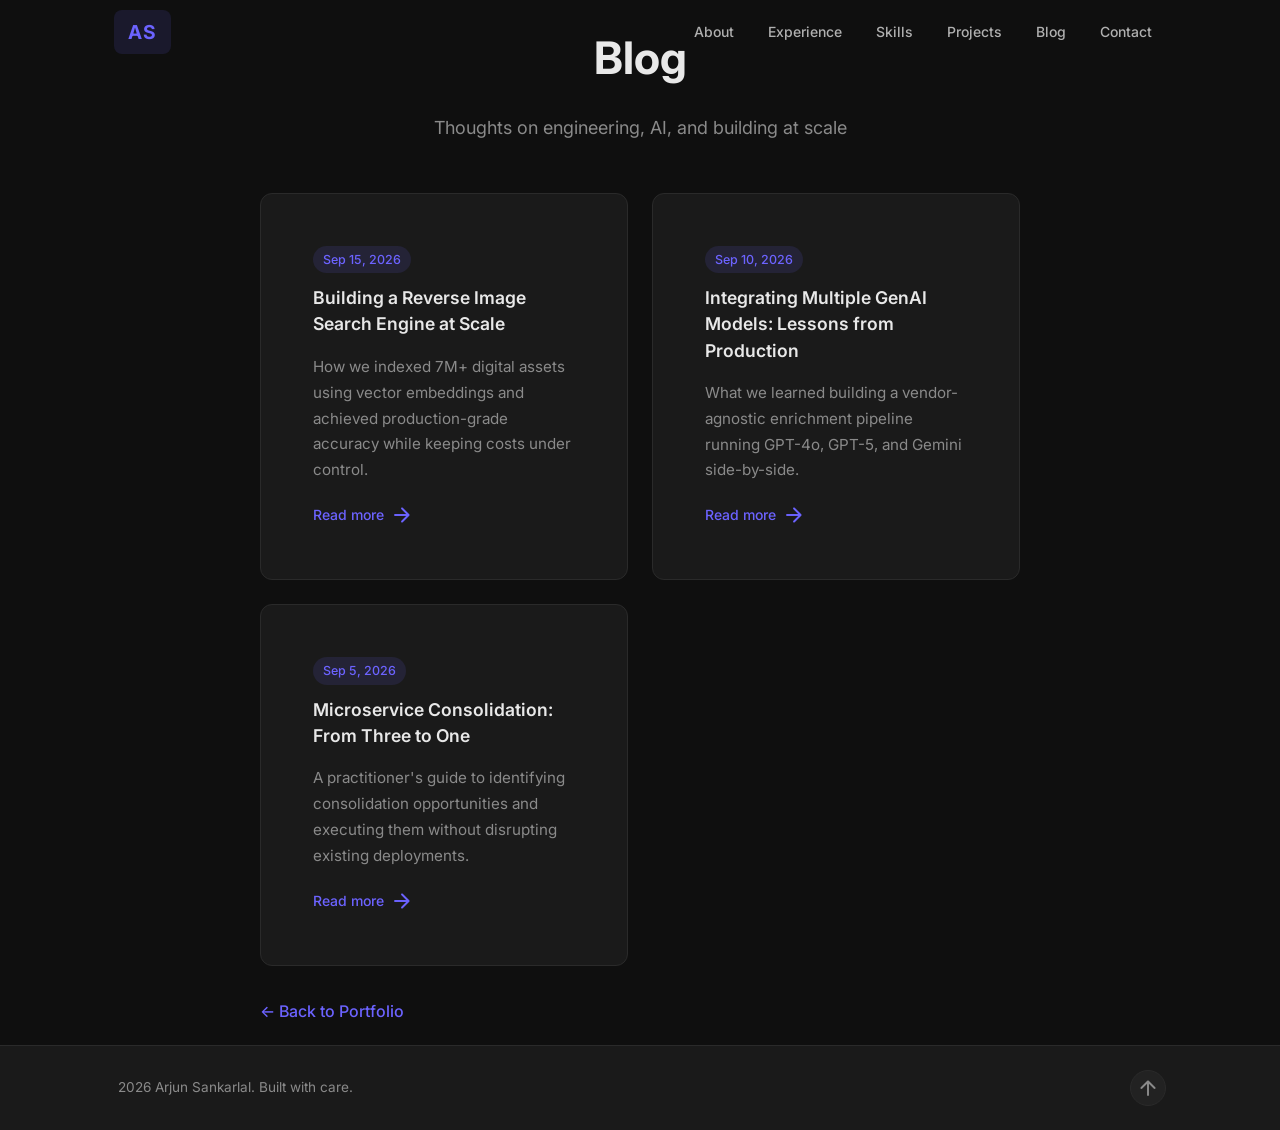
==== blog/index.html @ ef01a9ea "Refactored the site" ====
<!DOCTYPE html>
<html lang="en">
<head>
  <meta charset="UTF-8" />
  <meta name="viewport" content="width=device-width, initial-scale=1.0" />
  <meta name="description" content="Arjun Sankarlal's Blog - Thoughts on engineering, AI, and building at scale" />
  <title>Blog | Arjun Sankarlal</title>
  <link rel="preconnect" href="https://fonts.googleapis.com" />
  <link rel="preconnect" href="https://fonts.gstatic.com" crossorigin />
  <link href="https://fonts.googleapis.com/css2?family=Inter:wght@300;400;500;600;700&display=swap" rel="stylesheet" />
  <link href="https://fonts.googleapis.com/icon?family=Material+Icons+Round" rel="stylesheet" />
  <link rel="stylesheet" href="../style.css" />
  <style>
    .blog-index {
      max-width: 800px;
      margin: 0 auto;
      padding: 20px;
    }
    .blog-index-header {
      text-align: center;
      margin-bottom: 48px;
    }
    .blog-index-title {
      font-size: clamp(2rem, 5vw, 2.8rem);
      font-weight: 700;
      color: var(--clr-text);
      margin-bottom: 16px;
    }
    .blog-index-subtitle {
      font-size: 1.125rem;
      color: var(--clr-text-muted);
      line-height: 1.8;
      max-width: 600px;
      margin: 0 auto;
    }
    .blog-grid {
      display: grid;
      gap: 24px;
      margin-top: 32px;
    }
    @media (min-width: 768px) {
      .blog-grid {
        grid-template-columns: repeat(auto-fill, minmax(300px, 1fr));
      }
    }
    .blog-card {
      background: var(--clr-surface);
      border: 1px solid var(--clr-border);
      border-radius: var(--radius-m);
      overflow: hidden;
      transition: transform var(--transition), box-shadow var(--transition);
      display: flex;
      flex-direction: column;
    }
    .blog-card:hover {
      transform: translateY(-4px);
      box-shadow: var(--shadow-hover);
    }
    .blog-card-content {
      flex: 1;
      padding: 24px;
      display: flex;
      flex-direction: column;
    }
    .blog-card-meta {
      display: flex;
      align-items: center;
      gap: 10px;
      margin-bottom: 12px;
    }
    .blog-card-date {
      font-size: 0.78rem;
      color: var(--clr-primary);
      background: var(--clr-primary-dim);
      padding: 3px 10px;
      border-radius: 99px;
      font-weight: 500;
    }
    .blog-card-title {
      font-size: 1.1rem;
      font-weight: 600;
      color: var(--clr-text);
      line-height: 1.5;
      margin-bottom: 16px;
      flex-grow: 1;
    }
    .blog-card-excerpt {
      font-size: 0.95rem;
      color: var(--clr-text-muted);
      line-height: 1.7;
      margin-bottom: 20px;
      flex-grow: 1;
    }
    .blog-card-link {
      display: inline-flex;
      align-items: center;
      gap: 6px;
      font-size: 0.875rem;
      font-weight: 500;
      color: var(--clr-primary);
      margin-top: auto;
    }
    .blog-card-link:hover {
      text-decoration: underline;
    }
    .back-to-portfolio {
      display: inline-block;
      margin-top: 32px;
      color: var(--clr-primary);
      font-weight: 500;
      text-decoration: none;
    }
    .back-to-portfolio:hover {
      text-decoration: underline;
    }
    @media (max-width: 480px) {
      .blog-index {
        padding: 16px;
      }
      .blog-index-title {
        font-size: 1.8rem;
      }
    }
  </style>
</head>
<body>
  <!-- Header and Nav from main site -->
  <header class="site-header" id="site-header">
    <nav class="nav-inner">
      <a href="../index.html#hero" class="nav-logo">AS</a>
      <button class="nav-hamburger" id="nav-hamburger" aria-label="Toggle menu">
        <span class="material-icons-round">menu</span>
      </button>
      <ul class="nav-links" id="nav-links">
        <li><a href="../index.html#about" class="nav-link">About</a></li>
        <li><a href="../index.html#experience" class="nav-link">Experience</a></li>
        <li><a href="../index.html#skills" class="nav-link">Skills</a></li>
        <li><a href="../index.html#projects" class="nav-link">Projects</a></li>
        <li><a href="../index.html#blogs" class="nav-link active">Blog</a></li>
        <li><a href="../index.html#contact" class="nav-link">Contact</a></li>
      </ul>
    </nav>
  </header>

  <main>
    <section class="blog-index">
      <div class="blog-index-header">
        <h1 class="blog-index-title">Blog</h1>
        <p class="blog-index-subtitle">Thoughts on engineering, AI, and building at scale</p>
      </div>

      <div class="blog-grid">
        <!-- Blog Post 1: Reverse Image Search -->
        <article class="blog-card">
          <div class="blog-card-content">
            <div class="blog-card-meta">
              <span class="blog-card-date">Sep 15, 2026</span>
            </div>
            <h3 class="blog-card-title">Building a Reverse Image Search Engine at Scale</h3>
            <p class="blog-card-excerpt">How we indexed 7M+ digital assets using vector embeddings and achieved production-grade accuracy while keeping costs under control.</p>
            <a href="reverse-image-search.html" class="blog-card-link">Read more <span class="material-icons-round">arrow_forward</span></a>
          </div>
        </article>

        <!-- Blog Post 2: GenAI Integration -->
        <article class="blog-card">
          <div class="blog-card-content">
            <div class="blog-card-meta">
              <span class="blog-card-date">Sep 10, 2026</span>
            </div>
            <h3 class="blog-card-title">Integrating Multiple GenAI Models: Lessons from Production</h3>
            <p class="blog-card-excerpt">What we learned building a vendor-agnostic enrichment pipeline running GPT-4o, GPT-5, and Gemini side-by-side.</p>
            <a href="genai-integration.html" class="blog-card-link">Read more <span class="material-icons-round">arrow_forward</span></a>
          </div>
        </article>

        <!-- Blog Post 3: Microservice Consolidation -->
        <article class="blog-card">
          <div class="blog-card-content">
            <div class="blog-card-meta">
              <span class="blog-card-date">Sep 5, 2026</span>
            </div>
            <h3 class="blog-card-title">Microservice Consolidation: From Three to One</h3>
            <p class="blog-card-excerpt">A practitioner's guide to identifying consolidation opportunities and executing them without disrupting existing deployments.</p>
            <a href="microservice-consolidation.html" class="blog-card-link">Read more <span class="material-icons-round">arrow_forward</span></a>
          </div>
        </article>
      </div>

      <a href="../index.html#blogs" class="back-to-portfolio">← Back to Portfolio</a>
    </section>
  </main>

  <!-- Footer from main site -->
  <footer class="site-footer">
    <div class="container footer-inner">
      <p>&nbsp;<span id="footer-year"></span> Arjun Sankarlal. Built with care.</p>
      <a href="../index.html#hero" class="back-to-top" aria-label="Back to top">
        <span class="material-icons-round">arrow_upward</span>
      </a>
    </div>
  </footer>

  <script src="../main.js"></script>
  <script>
    // Footer year
    document.getElementById('footer-year').textContent = new Date().getFullYear();

    // Scrolled header
    const header = document.getElementById('site-header');
    const onScroll = () => {
      header.classList.toggle('scrolled', window.scrollY > 20);
    };
    window.addEventListener('scroll', onScroll, { passive: true });
    onScroll();

    // Mobile nav toggle
    const hamburger = document.getElementById('nav-hamburger');
    const navLinks  = document.getElementById('nav-links');

    hamburger.addEventListener('click', () => {
      const isOpen = navLinks.classList.toggle('open');
      hamburger.setAttribute('aria-expanded', isOpen);
    });

    // Close menu when a nav link is clicked
    navLinks.querySelectorAll('.nav-link').forEach(link => {
      link.addEventListener('click', () => {
        navLinks.classList.remove('open');
        hamburger.setAttribute('aria-expanded', false);
      });
    });

    // Active nav highlight on scroll
    const sections = document.querySelectorAll('section[id]');
    const navAnchors = document.querySelectorAll('.nav-link');

    const activateNav = () => {
      let current = '';
      sections.forEach(sec => {
        if (window.scrollY >= sec.offsetTop - 100) current = sec.id;
      });
      navAnchors.forEach(a => {
        a.classList.toggle('active', a.getAttribute('href') === `#${current}`);
      });
    };
    window.addEventListener('scroll', activateNav, { passive: true });
    activateNav();

    // Intersection Observer: reveal
    const revealEls = document.querySelectorAll('.reveal');

    const revealObserver = new IntersectionObserver((entries) => {
      entries.forEach((entry, idx) => {
        if (entry.isIntersecting) {
          entry.target.classList.add('visible');
          revealObserver.unobserve(entry.target);
        }
      });
    }, { threshold: 0.12 });

    revealEls.forEach(el => revealObserver.observe(el));
  </script>
</body>
</html>
---- style.css ----
/* ─────────────────────────────────────────────
   Design tokens
───────────────────────────────────────────── */
:root {
  --clr-bg:          #0f0f0f;
  --clr-surface:     #1a1a1a;
  --clr-surface2:    #222222;
  --clr-border:      #2a2a2a;
  --clr-text:        #e8e8e8;
  --clr-text-muted:  #8a8a8a;
  --clr-text-sub:    #b0b0b0;
  --clr-primary:     #6c63ff;
  --clr-primary-dim: rgba(108,99,255,.12);
  --clr-accent:      #00d4aa;
  --clr-accent-dim:  rgba(0,212,170,.12);
  --clr-white:       #ffffff;

  --nav-h:    64px;
  --radius-s: 8px;
  --radius-m: 12px;
  --radius-l: 20px;

  --shadow-card: 0 2px 16px rgba(0,0,0,.4);
  --shadow-hover: 0 8px 32px rgba(0,0,0,.5);

  --transition: 0.2s ease;
}

/* ─────────────────────────────────────────────
   Reset & Base
───────────────────────────────────────────── */
*, *::before, *::after { box-sizing: border-box; margin: 0; padding: 0; }

html {
  scroll-behavior: smooth;
  font-size: 16px;
}

body {
  font-family: 'Inter', system-ui, sans-serif;
  background: var(--clr-bg);
  color: var(--clr-text);
  line-height: 1.7;
  -webkit-font-smoothing: antialiased;
}

a { color: inherit; text-decoration: none; }
ul { list-style: none; }
img { display: block; max-width: 100%; }

/* ─────────────────────────────────────────────
   Layout helpers
───────────────────────────────────────────── */
.container {
  max-width: 1100px;
  margin: 0 auto;
  padding: 0 24px;
}

@media (max-width: 768px) {
  .container {
    padding: 0 16px;
  }
}

@media (max-width: 480px) {
  .container {
    padding: 0 12px;
  }
}

.section {
  padding: 80px 0;
}

@media (max-width: 768px) {
  .section {
    padding: 60px 0;
  }
}

@media (max-width: 480px) {
  .section {
    padding: 40px 0;
  }
}
.section-alt {
  background: var(--clr-surface);
}

.section-title {
  font-size: clamp(1.6rem, 3vw, 2.2rem);
  font-weight: 700;
  margin-bottom: 12px;
  position: relative;
  display: inline-block;
}
.section-title::after {
  content: '';
  display: block;
  height: 3px;
  width: 48px;
  background: var(--clr-primary);
  border-radius: 99px;
  margin-top: 10px;
}

.section-sub {
  color: var(--clr-text-muted);
  margin-bottom: 48px;
  margin-top: 8px;
  font-size: 1rem;
}

/* ─────────────────────────────────────────────
   Reveal animation
───────────────────────────────────────────── */
.reveal {
  opacity: 0;
  transform: translateY(28px);
  transition: opacity 0.55s ease, transform 0.55s ease;
}
.reveal.visible {
  opacity: 1;
  transform: translateY(0);
}

/* ─────────────────────────────────────────────
   NAV
───────────────────────────────────────────── */
.site-header {
  position: fixed;
  top: 0; left: 0; right: 0;
  z-index: 100;
  height: var(--nav-h);
  transition: background var(--transition), box-shadow var(--transition);
}
.site-header.scrolled {
  background: rgba(15,15,15,.92);
  backdrop-filter: blur(12px);
  -webkit-backdrop-filter: blur(12px);
  box-shadow: 0 1px 0 var(--clr-border);
}

.nav-inner {
  max-width: 1100px;
  margin: 0 auto;
  padding: 0 24px;
  height: 100%;
  display: flex;
  align-items: center;
  justify-content: space-between;
}

.nav-logo {
  font-size: 1.2rem;
  font-weight: 700;
  letter-spacing: 0.05em;
  color: var(--clr-primary);
  background: var(--clr-primary-dim);
  padding: 6px 14px;
  border-radius: var(--radius-s);
  transition: background var(--transition);
}
.nav-logo:hover { background: rgba(108,99,255,.22); }

.nav-links {
  display: flex;
  gap: 6px;
  align-items: center;
}

.nav-link {
  font-size: 0.875rem;
  font-weight: 500;
  color: var(--clr-text-sub);
  padding: 12px 14px;
  border-radius: var(--radius-s);
  transition: color var(--transition), background var(--transition);
}

@media (max-width: 768px) {
  .nav-link {
    padding: 16px 14px;
  }
}
.nav-link:hover, .nav-link.active {
  color: var(--clr-text);
  background: var(--clr-surface2);
}

.nav-hamburger {
  display: none;
  background: none;
  border: none;
  cursor: pointer;
  color: var(--clr-text);
  padding: 6px;
  border-radius: var(--radius-s);
}

/* ─────────────────────────────────────────────
   HERO
───────────────────────────────────────────── */
.hero {
  min-height: 85svh;
  display: flex;
  flex-direction: column;
  justify-content: center;
  padding: calc(var(--nav-h) + 30px) 24px 50px;
  max-width: 1100px;
  margin: 0 auto;
  position: relative;
}

.hero-layout {
  display: flex;
  align-items: center;
  justify-content: space-between;
  gap: 40px;
}

.hero-content {
  flex: 1;
  min-width: 0;
}

/* ── Photo ── */
.hero-photo-wrap {
  flex-shrink: 0;
  display: flex;
  align-items: center;
  justify-content: center;
}

.hero-photo-ring {
  position: relative;
  width: 260px;
  height: 260px;
  border-radius: 50%;
  padding: 4px;
  background: linear-gradient(135deg, var(--clr-primary) 0%, var(--clr-accent) 100%);
  box-shadow: 0 0 40px rgba(108,99,255,.35), 0 0 80px rgba(0,212,170,.15);
}

@media (max-width: 768px) {
  .hero-photo-ring {
    width: 220px;
    height: 220px;
  }
}

@media (max-width: 480px) {
  .hero-photo-ring {
    width: 180px;
    height: 180px;
  }
}

.hero-photo {
  width: 100%;
  height: 100%;
  border-radius: 50%;
  object-fit: cover;
  object-position: center top;
  display: block;
  border: 4px solid var(--clr-bg);
}

.hero-eyebrow {
  font-size: 1rem;
  color: var(--clr-primary);
  font-weight: 500;
  letter-spacing: 0.06em;
  text-transform: uppercase;
  margin-bottom: 12px;
}

.hero-name {
  font-size: clamp(2.8rem, 7vw, 5.5rem);
  font-weight: 700;
  line-height: 1.08;
  letter-spacing: -0.02em;
  background: linear-gradient(135deg, var(--clr-white) 0%, var(--clr-text-sub) 100%);
  -webkit-background-clip: text;
  -webkit-text-fill-color: transparent;
  background-clip: text;
  margin-bottom: 16px;
}

.hero-title {
  font-size: clamp(1.1rem, 2.5vw, 1.4rem);
  color: var(--clr-primary);
  font-weight: 500;
  margin-bottom: 16px;
}

.hero-sub {
  font-size: clamp(0.95rem, 1.8vw, 1.1rem);
  color: var(--clr-text-muted);
  max-width: 560px;
  margin-bottom: 40px;
}

.hero-cta {
  display: flex;
  gap: 16px;
  flex-wrap: wrap;
  margin-bottom: 40px;
}

.btn {
  display: inline-flex;
  align-items: center;
  gap: 8px;
  padding: 12px 28px;
  border-radius: var(--radius-s);
  font-size: 0.9rem;
  font-weight: 600;
  letter-spacing: 0.02em;
  transition: transform var(--transition), box-shadow var(--transition), background var(--transition);
  cursor: pointer;
}
.btn:hover { transform: translateY(-2px); }

.btn-primary {
  background: var(--clr-primary);
  color: #fff;
  box-shadow: 0 4px 20px rgba(108,99,255,.35);
}
.btn-primary:hover { box-shadow: 0 8px 30px rgba(108,99,255,.5); }

.btn-outline {
  border: 1.5px solid var(--clr-border);
  color: var(--clr-text);
  background: transparent;
}
.btn-outline:hover {
  border-color: var(--clr-primary);
  background: var(--clr-primary-dim);
}

.hero-location {
  display: inline-flex;
  align-items: center;
  gap: 6px;
  font-size: 0.875rem;
  color: var(--clr-text-muted);
}
.hero-location .material-icons-round { font-size: 1rem; }

.hero-scroll-hint {
  position: absolute;
  bottom: 32px;
  left: 50%;
  transform: translateX(-50%);
  color: var(--clr-text-muted);
  animation: bounce 2s infinite;
}
@keyframes bounce {
  0%, 100% { transform: translateX(-50%) translateY(0); }
  50%       { transform: translateX(-50%) translateY(8px); }
}

/* ─────────────────────────────────────────────
   ABOUT
───────────────────────────────────────────── */
.about-grid {
  display: grid;
  grid-template-columns: 1fr 1fr;
  gap: 40px;
  align-items: start;
  margin-top: 30px;
}

.about-text p {
  color: var(--clr-text-sub);
  margin-bottom: 16px;
  font-size: 1rem;
  line-height: 1.8;
}
.about-text strong { color: var(--clr-text); }

.about-stats {
  display: grid;
  grid-template-columns: 1fr 1fr;
  gap: 16px;
}

.stat-card {
  background: var(--clr-surface);
  border: 1px solid var(--clr-border);
  border-radius: var(--radius-m);
  padding: 24px 20px;
  text-align: center;
  transition: border-color var(--transition), transform var(--transition);
}
.section-alt .stat-card { background: var(--clr-bg); }

.stat-card:hover {
  border-color: var(--clr-primary);
  transform: translateY(-3px);
}

.stat-number {
  display: block;
  font-size: 2rem;
  font-weight: 700;
  color: var(--clr-primary);
  line-height: 1.2;
}
.stat-label {
  display: block;
  font-size: 0.78rem;
  color: var(--clr-text-muted);
  margin-top: 4px;
  text-transform: uppercase;
  letter-spacing: 0.06em;
}

/* ─────────────────────────────────────────────
   TIMELINE / EXPERIENCE
───────────────────────────────────────────── */
.timeline {
  position: relative;
  margin-top: 48px;
  padding-left: 28px;
}
.timeline::before {
  content: '';
  position: absolute;
  left: 7px;
  top: 0; bottom: 0;
  width: 2px;
  background: var(--clr-border);
}

.timeline-item {
  position: relative;
  margin-bottom: 30px;
}

.timeline-marker {
  position: absolute;
  left: -28px;
  top: 20px;
  width: 14px;
  height: 14px;
  border-radius: 50%;
  background: var(--clr-primary);
  border: 3px solid var(--clr-surface);
  z-index: 1;
  box-shadow: 0 0 0 3px var(--clr-primary-dim);
}

.timeline-card {
  background: var(--clr-bg);
  border: 1px solid var(--clr-border);
  border-radius: var(--radius-m);
  padding: 28px;
  transition: border-color var(--transition), box-shadow var(--transition);
}
.timeline-card:hover {
  border-color: rgba(108,99,255,.4);
  box-shadow: var(--shadow-hover);
}

.timeline-header {
  display: flex;
  justify-content: space-between;
  align-items: flex-start;
  gap: 16px;
  flex-wrap: wrap;
  margin-bottom: 8px;
}

.timeline-role {
  font-size: 1.1rem;
  font-weight: 600;
  color: var(--clr-text);
}
.timeline-company {
  font-size: 0.9rem;
  color: var(--clr-primary);
  font-weight: 500;
  margin-top: 2px;
}
.timeline-period {
  font-size: 0.8rem;
  color: var(--clr-text-muted);
  background: var(--clr-surface2);
  padding: 4px 12px;
  border-radius: 99px;
  white-space: nowrap;
  flex-shrink: 0;
}
.timeline-location {
  display: flex;
  align-items: center;
  gap: 4px;
  font-size: 0.8rem;
  color: var(--clr-text-muted);
  margin-bottom: 14px;
}
.timeline-location .material-icons-round { font-size: 0.9rem; }

.timeline-tag-label {
  font-size: 0.8rem;
  color: var(--clr-accent);
  background: var(--clr-accent-dim);
  display: inline-block;
  padding: 3px 10px;
  border-radius: 99px;
  margin-bottom: 14px;
  font-weight: 500;
}

.timeline-bullets {
  padding-left: 0;
}
.timeline-bullets li {
  position: relative;
  padding-left: 18px;
  margin-bottom: 8px;
  font-size: 0.9rem;
  color: var(--clr-text-sub);
  line-height: 1.65;
}
.timeline-bullets li::before {
  content: '▸';
  position: absolute;
  left: 0;
  color: var(--clr-primary);
  font-size: 0.75rem;
  top: 3px;
}
.timeline-bullets li strong { color: var(--clr-text); }

/* ─────────────────────────────────────────────
   SKILLS
───────────────────────────────────────────── */
.skills-grid {
  display: grid;
  grid-template-columns: repeat(auto-fill, minmax(280px, 1fr));
  gap: 20px;
  margin-top: 30px;
}

.skill-group {
  background: var(--clr-surface);
  border: 1px solid var(--clr-border);
  border-radius: var(--radius-m);
  padding: 24px;
  transition: border-color var(--transition);
}
.skill-group:hover { border-color: rgba(108,99,255,.35); }

.skill-group-title {
  font-size: 0.85rem;
  font-weight: 600;
  color: var(--clr-text-muted);
  text-transform: uppercase;
  letter-spacing: 0.08em;
  margin-bottom: 16px;
  display: flex;
  align-items: center;
  gap: 8px;
}
.skill-group-title .material-icons-round {
  font-size: 1.1rem;
  color: var(--clr-primary);
}

.skill-chips {
  display: flex;
  flex-wrap: wrap;
  gap: 8px;
}

.chip {
  background: var(--clr-surface2);
  color: var(--clr-text-sub);
  font-size: 0.8rem;
  font-weight: 500;
  padding: 5px 14px;
  border-radius: 99px;
  border: 1px solid var(--clr-border);
  transition: background var(--transition), color var(--transition), border-color var(--transition);
}
.chip:hover {
  background: var(--clr-primary-dim);
  border-color: var(--clr-primary);
  color: var(--clr-text);
}
.chip-accent {
  background: var(--clr-accent-dim);
  border-color: rgba(0,212,170,.25);
  color: var(--clr-accent);
}
.chip-accent:hover {
  background: rgba(0,212,170,.2);
  border-color: var(--clr-accent);
  color: var(--clr-accent);
}

/* ─────────────────────────────────────────────
   PROJECTS
───────────────────────────────────────────── */
.projects-grid {
  display: grid;
  grid-template-columns: repeat(auto-fill, minmax(300px, 1fr));
  gap: 20px;
  margin-top: 8px;
}

.project-card {
  background: var(--clr-bg);
  border: 1px solid var(--clr-border);
  border-radius: var(--radius-m);
  padding: 28px;
  display: flex;
  flex-direction: column;
  gap: 14px;
  transition: border-color var(--transition), transform var(--transition), box-shadow var(--transition);
}
.project-card:hover {
  border-color: rgba(108,99,255,.45);
  transform: translateY(-4px);
  box-shadow: var(--shadow-hover);
}

.project-card-header { display: flex; align-items: center; justify-content: space-between; }

.project-icon {
  font-size: 2rem !important;
  color: var(--clr-primary);
  background: var(--clr-primary-dim);
  border-radius: var(--radius-s);
  padding: 10px;
}

.project-title {
  font-size: 1rem;
  font-weight: 600;
  color: var(--clr-text);
}

.project-desc {
  font-size: 0.875rem;
  color: var(--clr-text-muted);
  line-height: 1.7;
  flex: 1;
}

.project-tags {
  display: flex;
  flex-wrap: wrap;
  gap: 8px;
}

.tag {
  font-size: 0.75rem;
  font-weight: 500;
  color: var(--clr-text-muted);
  background: var(--clr-surface2);
  border: 1px solid var(--clr-border);
  padding: 3px 10px;
  border-radius: 4px;
}

.icon-link {
  color: var(--clr-text-muted);
  transition: color var(--transition);
  display: flex;
}
.icon-link:hover { color: var(--clr-text); }

/* ─────────────────────────────────────────────
   BLOG
───────────────────────────────────────────── */
.blog-grid {
  display: grid;
  grid-template-columns: repeat(auto-fill, minmax(300px, 1fr));
  gap: 20px;
  margin-top: 8px;
}

.blog-card {
  background: var(--clr-surface);
  border: 1px solid var(--clr-border);
  border-radius: var(--radius-m);
  padding: 28px;
  display: flex;
  flex-direction: column;
  gap: 12px;
  transition: border-color var(--transition), transform var(--transition);
}
.blog-card:hover {
  border-color: rgba(108,99,255,.4);
  transform: translateY(-3px);
}

.blog-meta { display: flex; align-items: center; gap: 10px; }
.blog-date {
  font-size: 0.78rem;
  color: var(--clr-primary);
  background: var(--clr-primary-dim);
  padding: 3px 10px;
  border-radius: 99px;
  font-weight: 500;
}
.blog-read { font-size: 0.78rem; color: var(--clr-text-muted); }

.blog-title {
  font-size: 1rem;
  font-weight: 600;
  color: var(--clr-text);
  line-height: 1.5;
}

.blog-excerpt {
  font-size: 0.875rem;
  color: var(--clr-text-muted);
  line-height: 1.7;
  flex: 1;
}

.blog-link {
  display: inline-flex;
  align-items: center;
  gap: 4px;
  font-size: 0.85rem;
  font-weight: 500;
  color: var(--clr-primary);
  transition: gap var(--transition);
}
.blog-link:hover { gap: 8px; }
.blog-link .material-icons-round { font-size: 1rem; }

/* ─────────────────────────────────────────────
   EDUCATION
───────────────────────────────────────────── */
.edu-card {
  display: flex;
  gap: 20px;
  align-items: flex-start;
  background: var(--clr-bg);
  border: 1px solid var(--clr-border);
  border-radius: var(--radius-m);
  padding: 24px;
  margin-top: 30px;
  transition: border-color var(--transition);
}
.edu-card:hover { border-color: rgba(108,99,255,.4); }

.edu-icon {
  background: var(--clr-primary-dim);
  border-radius: var(--radius-s);
  padding: 14px;
  flex-shrink: 0;
}
.edu-icon .material-icons-round {
  font-size: 2rem;
  color: var(--clr-primary);
}

.edu-degree {
  font-size: 1.1rem;
  font-weight: 600;
  color: var(--clr-text);
  margin-bottom: 6px;
}
.edu-school {
  font-size: 0.9rem;
  color: var(--clr-primary);
  font-weight: 500;
  margin-bottom: 6px;
}
.edu-detail {
  font-size: 0.85rem;
  color: var(--clr-text-muted);
}

/* ─────────────────────────────────────────────
   CONTACT
───────────────────────────────────────────── */
.contact-container {
  text-align: center;
}
.contact-container .section-title::after {
  margin: 10px auto 0;
}
.contact-container .section-sub {
  margin-bottom: 40px;
}

.contact-links {
  display: flex;
  gap: 20px;
  flex-wrap: wrap;
  justify-content: center;
}

.contact-card {
  display: flex;
  align-items: center;
  gap: 12px;
  padding: 16px 24px;
  background: var(--clr-surface);
  border: 1px solid var(--clr-border);
  border-radius: var(--radius-m);
  font-size: 0.9rem;
  font-weight: 500;
  color: var(--clr-text-sub);
  transition: border-color var(--transition), color var(--transition), transform var(--transition);
}
.contact-card:hover {
  border-color: var(--clr-primary);
  color: var(--clr-text);
  transform: translateY(-3px);
}
.contact-card .material-icons-round { color: var(--clr-primary); }

/* ─────────────────────────────────────────────
   FOOTER
───────────────────────────────────────────── */
.site-footer {
  background: var(--clr-surface);
  border-top: 1px solid var(--clr-border);
  padding: 24px 0;
}
.footer-inner {
  display: flex;
  justify-content: space-between;
  align-items: center;
}
.footer-inner p {
  font-size: 0.85rem;
  color: var(--clr-text-muted);
}
.back-to-top {
  display: flex;
  align-items: center;
  justify-content: center;
  width: 36px;
  height: 36px;
  border-radius: 50%;
  background: var(--clr-surface2);
  border: 1px solid var(--clr-border);
  color: var(--clr-text-muted);
  transition: background var(--transition), color var(--transition), border-color var(--transition);
}
.back-to-top:hover {
  background: var(--clr-primary-dim);
  border-color: var(--clr-primary);
  color: var(--clr-primary);
}

/* ─────────────────────────────────────────────
   RESPONSIVE
───────────────────────────────────────────── */
@media (max-width: 768px) {
  .nav-links {
    display: none;
    position: absolute;
    top: var(--nav-h);
    left: 0; right: 0;
    background: rgba(15,15,15,.97);
    flex-direction: column;
    padding: 16px 24px;
    gap: 4px;
    border-bottom: 1px solid var(--clr-border);
  }
  .nav-links.open { display: flex; }
  .nav-hamburger { display: flex; align-items: center; justify-content: center; }

  .hero-layout {
    flex-direction: column;
    text-align: center;
  }

  .hero-photo-wrap {
    margin-top: 30px;
  }

  .about-grid {
    grid-template-columns: 1fr;
    gap: 40px;
  }

  .timeline { padding-left: 20px; }
  .timeline-marker { left: -20px; }

  .timeline-header {
    flex-direction: column;
    gap: 8px;
  }

  .projects-grid,
  .blog-grid { grid-template-columns: 1fr; }

  .edu-card { flex-direction: column; }

  .contact-links { flex-direction: column; align-items: center; }

  .footer-inner { flex-direction: column; gap: 16px; text-align: center; }
}

@media (max-width: 480px) {
  .about-stats { grid-template-columns: 1fr 1fr; }
  .skills-grid { grid-template-columns: 1fr; }
}
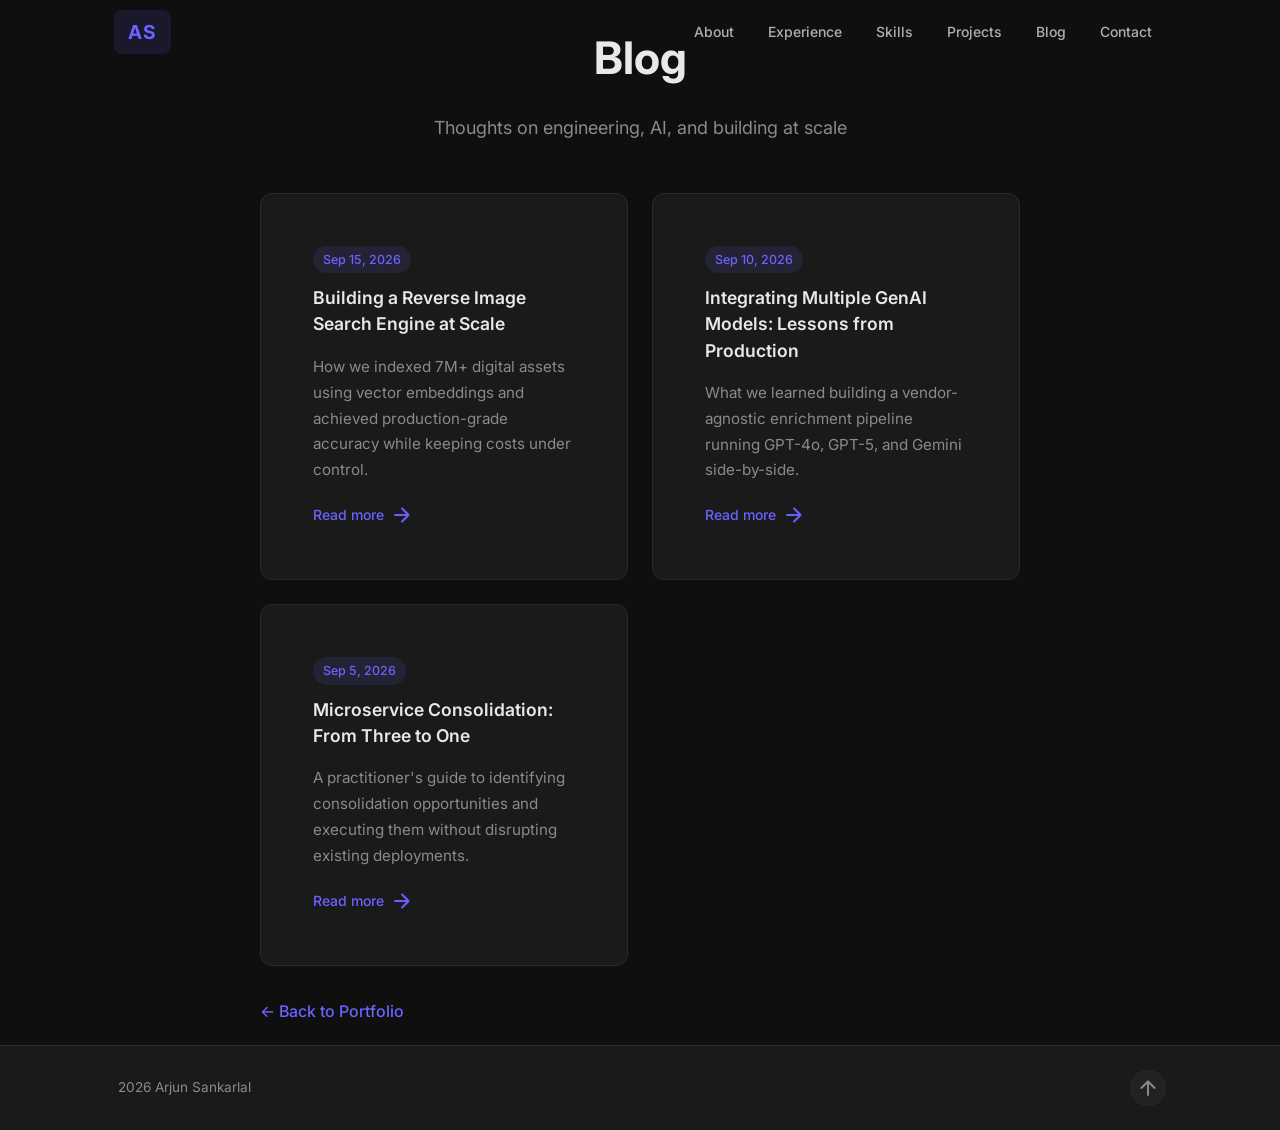
==== commit 74bfd5de: "Refactored the website" ====
--- a/blog/index.html
+++ b/blog/index.html
@@ -194,7 +194,7 @@
   <!-- Footer from main site -->
   <footer class="site-footer">
     <div class="container footer-inner">
-      <p>&nbsp;<span id="footer-year"></span> Arjun Sankarlal. Built with care.</p>
+      <p>&nbsp;<span id="footer-year"></span> Arjun Sankarlal</p>
       <a href="../index.html#hero" class="back-to-top" aria-label="Back to top">
         <span class="material-icons-round">arrow_upward</span>
       </a>
--- a/style.css
+++ b/style.css
@@ -203,10 +203,11 @@
    HERO
 ───────────────────────────────────────────── */
 .hero {
-  min-height: 85svh;
+  min-height: 100svh;
   display: flex;
   flex-direction: column;
   justify-content: center;
+  align-items: center;
   padding: calc(var(--nav-h) + 30px) 24px 50px;
   max-width: 1100px;
   margin: 0 auto;
@@ -215,9 +216,11 @@
 
 .hero-layout {
   display: flex;
+  flex-direction: row;
   align-items: center;
   justify-content: space-between;
-  gap: 40px;
+  gap: 50px;
+  width: 100%;
 }
 
 .hero-content {
@@ -546,6 +549,48 @@
   margin-top: 30px;
 }
 
+.skills-cloud {
+  display: flex;
+  flex-wrap: wrap;
+  gap: 10px;
+  margin-top: 24px;
+  justify-content: center;
+  max-width: 800px;
+  margin-left: auto;
+  margin-right: auto;
+}
+
+.skill-tag {
+  background: var(--clr-surface2);
+  color: var(--clr-text-sub);
+  font-size: 0.85rem;
+  font-weight: 500;
+  padding: 8px 16px;
+  border-radius: 99px;
+  border: 1px solid var(--clr-border);
+  transition: background var(--transition), color var(--transition), border-color var(--transition), transform var(--transition);
+  cursor: default;
+}
+
+.skill-tag:hover {
+  background: var(--clr-primary-dim);
+  border-color: var(--clr-primary);
+  color: var(--clr-text);
+  transform: translateY(-2px);
+}
+
+.skill-tag-accent {
+  background: var(--clr-accent-dim);
+  border-color: rgba(0,212,170,.25);
+  color: var(--clr-accent);
+}
+
+.skill-tag-accent:hover {
+  background: rgba(0,212,170,.2);
+  border-color: var(--clr-accent);
+  color: var(--clr-accent);
+}
+
 .skill-group {
   background: var(--clr-surface);
   border: 1px solid var(--clr-border);
@@ -738,48 +783,6 @@
 .blog-link .material-icons-round { font-size: 1rem; }
 
 /* ─────────────────────────────────────────────
-   EDUCATION
-───────────────────────────────────────────── */
-.edu-card {
-  display: flex;
-  gap: 20px;
-  align-items: flex-start;
-  background: var(--clr-bg);
-  border: 1px solid var(--clr-border);
-  border-radius: var(--radius-m);
-  padding: 24px;
-  margin-top: 30px;
-  transition: border-color var(--transition);
-}
-.edu-card:hover { border-color: rgba(108,99,255,.4); }
-
-.edu-icon {
-  background: var(--clr-primary-dim);
-  border-radius: var(--radius-s);
-  padding: 14px;
-  flex-shrink: 0;
-}
-.edu-icon .material-icons-round {
-  font-size: 2rem;
-  color: var(--clr-primary);
-}
-
-.edu-degree {
-  font-size: 1.1rem;
-  font-weight: 600;
-  color: var(--clr-text);
-  margin-bottom: 6px;
-}
-.edu-school {
-  font-size: 0.9rem;
-  color: var(--clr-primary);
-  font-weight: 500;
-  margin-bottom: 6px;
-}
-.edu-detail {
-  font-size: 0.85rem;
-  color: var(--clr-text-muted);
-}
 
 /* ─────────────────────────────────────────────
    CONTACT
@@ -899,7 +902,6 @@
   .projects-grid,
   .blog-grid { grid-template-columns: 1fr; }
 
-  .edu-card { flex-direction: column; }
 
   .contact-links { flex-direction: column; align-items: center; }
 
